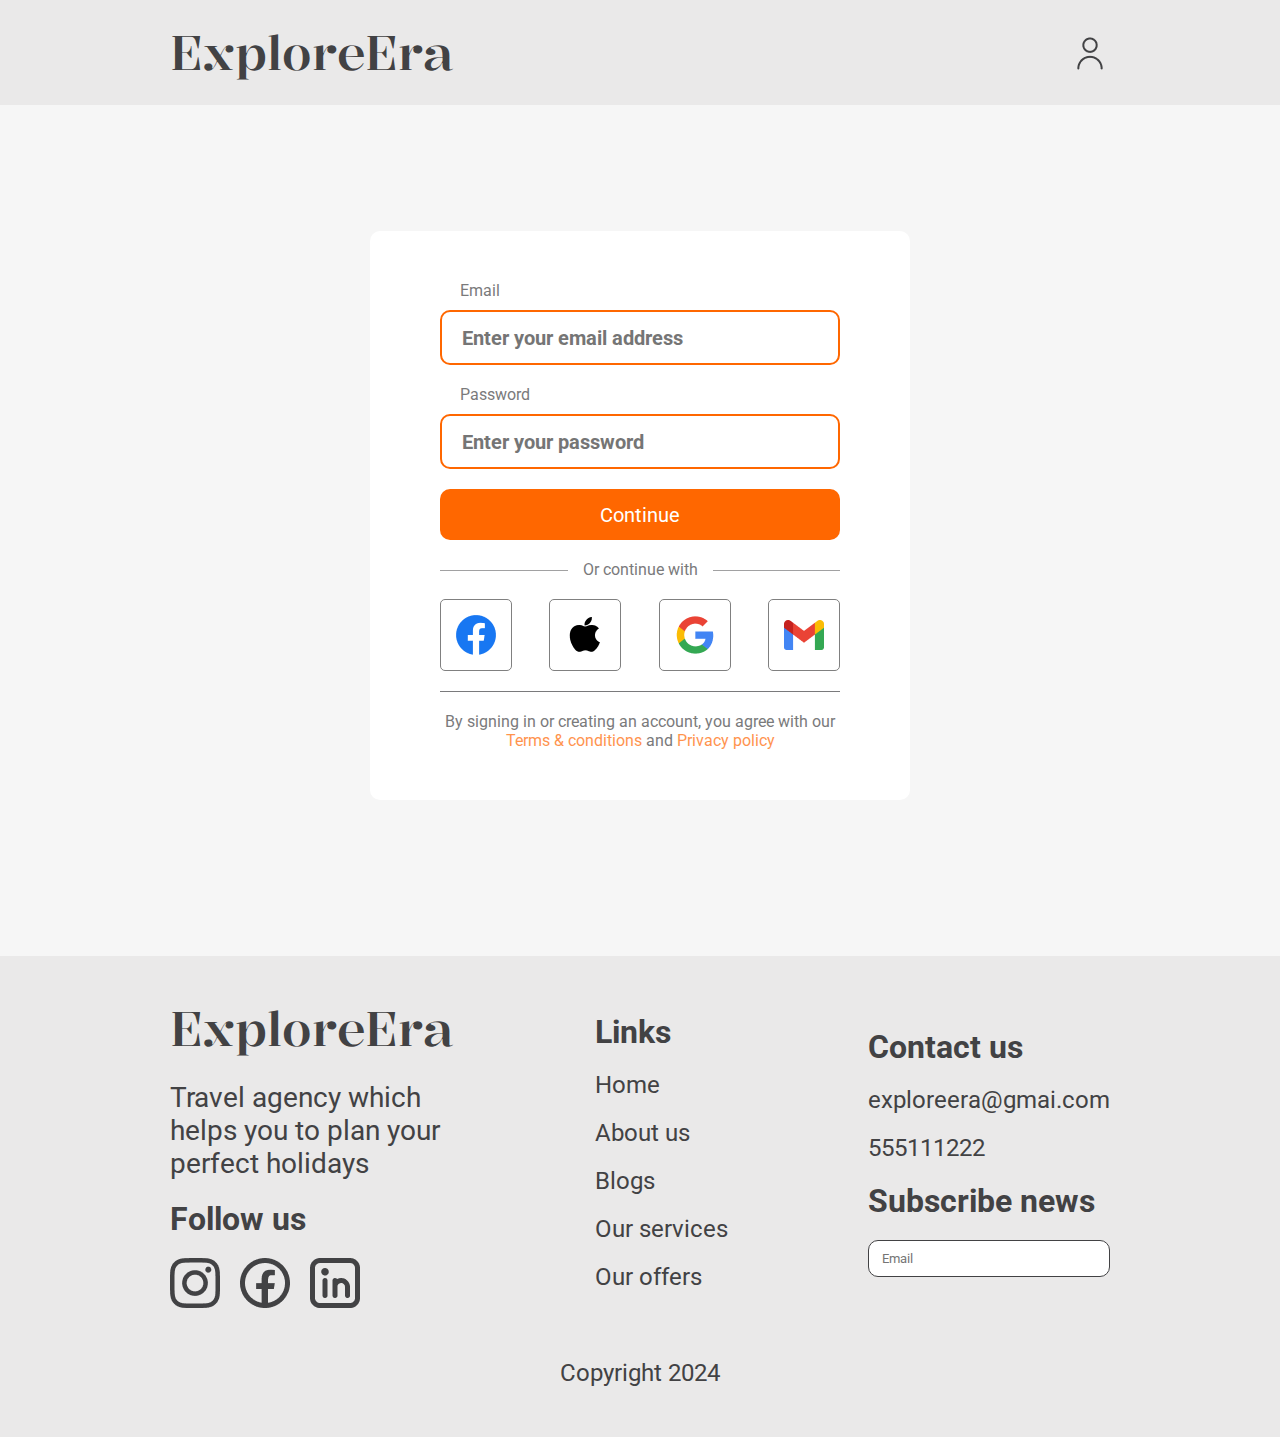
==== sign_in/sign_in.html @ 117aa2fb "home Page done" ====
<!DOCTYPE html>
<html lang="en">

<head>
    <meta charset="UTF-8">
    <meta name="viewport" content="width=device-width, initial-scale=1.0">
    <link rel="stylesheet" href="sign_in.css">
    <title>Sign in</title>
</head>

<body>
    <header>
        <nav>
            <div class="logo">
                <a id="logo-text" href="../Home/index.html">ExploreEra</a>
            </div>
            <menu>
                <div class="user user-default" id="user"></div>
                <div id="clickUserContainer">
                    <div class="clickUser">
                        <a href="../sign_in/sign_in.html">Sign in</a>
                        <a href="../sign_up/sign_up.html">Sign up</a>
                        <a href="#">Sign out</a>
                    </div>
                </div>
            </menu>
        </nav>
    </header>

    <section class="sign-in-Section">
        <div class="sign-in-container">
            <div class="sign-in">
                <div class="inputs">
                    <div class="email">
                        <label for="email">Email</label>
                        <input id="email" type="email" placeholder="Enter your email address">
                    </div>
    
                    <div class="password">
                        <label for="password">Password</label>
                        <input id="password" type="password" placeholder="Enter your password">
                    </div>
    
                    <button>Continue</button>
                </div>
                <div class="alternative">
                    <p>Or continue with</p>
    
                    <div class="icons">
                        <span><img src="../data/images/social-icons/facebook.png" alt="facebook-Icon"></span>
                        <span><img src="../data/images/social-icons/apple.png" alt="apple-icon"></span>
                        <span><img src="../data/images/social-icons/google.png" alt="google-icon"></span>
                        <span><img src="../data/images/social-icons/gmail.png" alt="gmai-icon"></span>
                    </div>
                </div>
                <div class="terms">
                    <span class="line"></span>
                    <p>By signing in or creating an account, you agree with our <span id="terms">Terms & conditions <strong>and</strong>
                        Privacy policy</span></p>
                </div>

                <div class="popUp">
                    <div>
                        <h1>Terms and conditions</h1>
                        <p>Before you use our website or services, please carefully read the following Terms and Conditions. By accessing or using our platform, you agree to comply with and be bound by these terms. If you do not agree with any part of these terms, please do not use our services. Your privacy is important to us. Please review our Privacy Policy to understand how we collect, use, and disclose information about you. By using our services, you consent to our privacy practices.</p>
                    </div>
                    <div>
                        <h1>Privacy policy</h1>
                        <p>We may collect personal information, such as your name, email address, and other details, when you register an account, make a purchase, or interact with our services. We also automatically collect certain information, such as IP addresses, browser type, and usage patterns, through cookies and similar technologies. Our website may contain links to third-party websites or services.</p>
                    </div>
                    <button id="agree">I agree</button>
                </div>
            </div>
        </div>
    </section>

    <footer>
        <div class="footer-container">
            <div class="footer-links">
                <div class="first-section">
                    <h1>ExploreEra</h1>
                    <p>Travel agency which helps you to plan your perfect holidays</p>
                    <h3>Follow us</h3>
                    <div class="social-links">
                        <img src="../data/images/social-icons/Vector.png" alt="instagram">
                        <img src="../data/images/social-icons/Vector(1).png" alt="Facebook">
                        <img src="../data/images/social-icons/Vector(2).png" alt="Linkdin">
                    </div>
                </div>
                <div class="second-section">
                    <h5>Links</h5>
                    <p>Home</p>
                    <p>About us</p>
                    <p>Blogs</p>
                    <p>Our services</p>
                    <p>Our offers</p>
                </div>
                <div class="third-section">
                    <div class="contact">
                        <h2>Contact us</h2>
                        <p>exploreera@gmai.com</p>
                        <p>555111222</p>
                    </div>
                    <div class="sub-news">
                        <h2>Subscribe news</h2>
                        <input type="text" placeholder="Email">
                    </div>
                </div>
            </div>
            <div class="copyright">
                <p>Copyright 2024</p>
            </div>
        </div>
    </footer>

    <script src="./sign_in.js"></script>
</body>

</html>
---- sign_in/sign_in.css ----
@import url('https://fonts.googleapis.com/css2?family=Kalnia:wght@500&display=swap');
@import url('https://fonts.googleapis.com/css2?family=Kalnia:wght@500&family=Roboto:ital,wght@0,100;0,300;0,400;0,500;0,700;0,900;1,100;1,300;1,400;1,500;1,700;1,900&display=swap');

:root {
    --button-color: #FF6700;
    --text-title-color: #424244;
    --text-color: #252525;
    --bg-color: #EAE9E9;
    --button-hover: #C85100;
    --book-background: #E0E0E0;
    --main-bg-color: #F6F6F6;
}

* {
    margin: 0;
    padding: 0;
    box-sizing: border-box;
    font-family: "Roboto", sans-serif;
}

a {
    text-decoration: none;
    color: white;
}

body {
    background-color: var(--main-bg-color);
}


/* ------------- Header ----------- */

header {
    position: fixed;
    top: 0;
    left: 0;
    right: 0;
    height: 105px;
    background-color: var(--bg-color);
    color: white;
    padding: 20px 170px;
    display: flex;
    gap: 10px;
    z-index: 99;
}


nav {
    width: 100%;
    max-width: 1580px;
    margin: 0 auto;
    height: auto;
    display: flex;
    justify-content: space-between;
    align-items: center;
}

.logo a {
    text-decoration: none;
    font-family: "Kalnia", serif;
    font-weight: 500;
    font-size: 48px;
    line-height: 64.56px;
    color: var(--text-title-color);
}

/* ------------ Header Menu -------- */

menu {
    width: 831px;
    height: 40px;
    display: flex;
    justify-content: end;
    align-items: center;
    gap: 40px;
    transition: background-color 0.3s ease;
}

menu .user {
    width: 40px;
    height: 40px;
    background-image: url(../data/images/user-icon/User.png);
    cursor: pointer;
}

#clickUserContainer {
    position: absolute;
    top: 120px;
    width: 200px;
    border-radius: 10px;
    background-color: white;
    display: none;
}

.clickUser {
    display: flex;
    flex-direction: column;
    padding: 10px 15px;
}

#clickUserContainer .clickUser a {
    font-size: 24px;
    color: var(--text-title-color);
    padding: 5px 0px;
    border-bottom: 1px solid var(--button-color);
}

#clickUserContainer .clickUser a:hover {
    color: var(--button-hover);
}

/* --------------- Sign in section ------------------ */

.sign-in-Section {
    width: 100%;
    padding: 0 170px;
    display: flex;
    justify-content: center;
    margin-top: 231px;
    margin-bottom: 156px;
}

.sign-in-container {
    width: 100%;
    max-width: 1580px;
    display: flex;
    justify-content: center;
    align-self: center;
}

.sign-in {
    background-color: white;
    border-radius: 10px;
    width: 540px;
    padding: 50px 70px;
    display: flex;
    flex-direction: column;
}

.inputs {
    display: flex;
    flex-direction: column;
    gap: 20px;
}

.inputs .email,
.inputs .password {
    display: flex;
    flex-direction: column;
    gap: 10px;
}

.inputs label {
    font-size: 16px;
    color: var(--text-title-color);
    padding: 0 20px;
    opacity: 70%;
}

.inputs .email input,
.inputs .password input {
    padding: 13.5px 20px;
    border-radius: 10px;
    border: 2px solid var(--button-color);
    font-size: 20px;
    color: var(--text-title-color);
    font-weight: bold;
    outline: none;
}

.inputs button {
    background-color: var(--button-color);
    border: none;
    border-radius: 10px;
    padding: 13.5px 160px;
    font-size: 20px;
    color: white;
}

.inputs button:hover {
    cursor: pointer;
    background-color: var(--button-hover);
}

.alternative {
    margin-top: 20px;
    width: 100%;
}

.alternative p {
    font-size: 16px;
    color: var(--text-title-color);
    opacity: 70%;
    text-align: center;
    display: flex;
    position: relative;
}

.alternative p::before,
.alternative p::after {
    content: "";
    flex: 1;
    height: 1px;
    background-color: var(--text-title-color);
    opacity: 70%;
}

.alternative p::after {
    margin: 10px 0 0 15px;
}

.alternative p::before {
    margin: 10px 15px 0 0;
}

.alternative .icons {
    width: 100%;
    display: flex;
    justify-content: space-between;
    margin-top: 20px;
    margin-bottom: 20px;
} 

.alternative .icons span {
    display: flex;
    justify-content: center;
    align-items: center;
    border: 1px solid gray;
    border-radius: 5px;
    cursor: pointer;
}

.alternative .icons span img{
    padding: 15px;
}

.terms {
    width: 100%;
    display: flex;
    flex-direction: column;
    justify-content: center;
    align-items: center;
}

.terms .line {
    width: 100%;
    border-bottom: 1px solid var(--text-title-color);
    opacity: 70%;
}

.terms p {
    margin-top: 20px;
    text-align: center;
    font-size: 16px;
    color: var(--text-title-color);
    opacity: 70%;
}

.terms p span {
    color: var(--button-color);
    cursor: pointer;
}

.terms p span strong {
    color: var(--text-title-color);
    font-weight: 400;
}

/* -------- Terms and policy pop Up */
.popUp {
    position: absolute;
    top: 50%;
    left: 50%;
    transform: translate(-50%, -50%); 
    padding: 60px;
    display: flex;
    flex-direction: column;
    gap: 60px;
    background-color: white;
    border-radius: 15px;
    display: none;
}

.popUp h1 {
    text-align: center;
    font-size: 32px;
    color: var(--text-title-color);
    margin-bottom: 20px;
}

.popUp p {
    font-size: 18px;
    color: var(--text-title-color);
}

.popUp button {
    margin: 0 auto;
    width: 400px;
    padding: 14px 0;
    background-color: var(--button-color);
    color: white;
    border: none;
    border-radius: 10px;
    font-size: 20px;
    cursor: pointer;
}

.popUp button:hover {
    background-color: var(--button-hover);
}

/* --------------- Footer Section ----------- */

footer {
    width: 100%;
    padding: 40px 170px 10px;
    display: flex;
    justify-content: center;
    align-items: center;
    background-color: var(--bg-color);
}

.footer-container {
    width: 100%;
    max-width: 1580px;
    display: flex;
    flex-direction: column;
    gap: 10px;
}

.footer-links {
    width: 100%;
    display: flex;
    justify-content: space-between;
    align-items: center;
}

.first-section {
    display: flex;
    flex-direction: column;
    gap: 20px;
    width: min-content;
}

.first-section h1 {
    font-family: "Kalnia", serif;
    font-weight: 500;
    font-size: 48px;
    line-height: 64.56px;
    color: var(--text-title-color);
}

.first-section p {
    font-size: 28px;
    color: var(--text-title-color);
}

.first-section h3 {
    font-size: 32px;
    color: var(--text-title-color);
}

.social-links {
    display: flex;
    gap: 20px;
}

.second-section {
    display: flex;
    flex-direction: column;
    gap: 20px;
}

.second-section h5 {
    font-size: 32px;
    color: var(--text-title-color);
}

.second-section p {
    font-size: 24px;
    color: var(--text-title-color);
}

.third-section {
    display: flex;
    flex-direction: column;
    gap: 20px;
}

.third-section .contact,
.third-section .sub-news {
    display: flex;
    flex-direction: column;
    gap: 20px;
}

.third-section .contact h2 {
    font-size: 32px;
    color: var(--text-title-color);
}

.third-section .contact p {
    font-size: 24px;
    color: var(--text-title-color);
}

.third-section .sub-news h2 {
    font-size: 32px;
    color: var(--text-title-color);
}

.third-section .sub-news input {
    padding: 10px 13px;
    border-radius: 10px;
    border: 1px solid var(--text-title-color);
}

.copyright {
    width: 100%;
    display: flex;
    justify-content: center;
    align-items: center;
    margin: 40px 0;
}

.copyright p {
    font-size: 24px;
    color: var(--text-title-color);
}
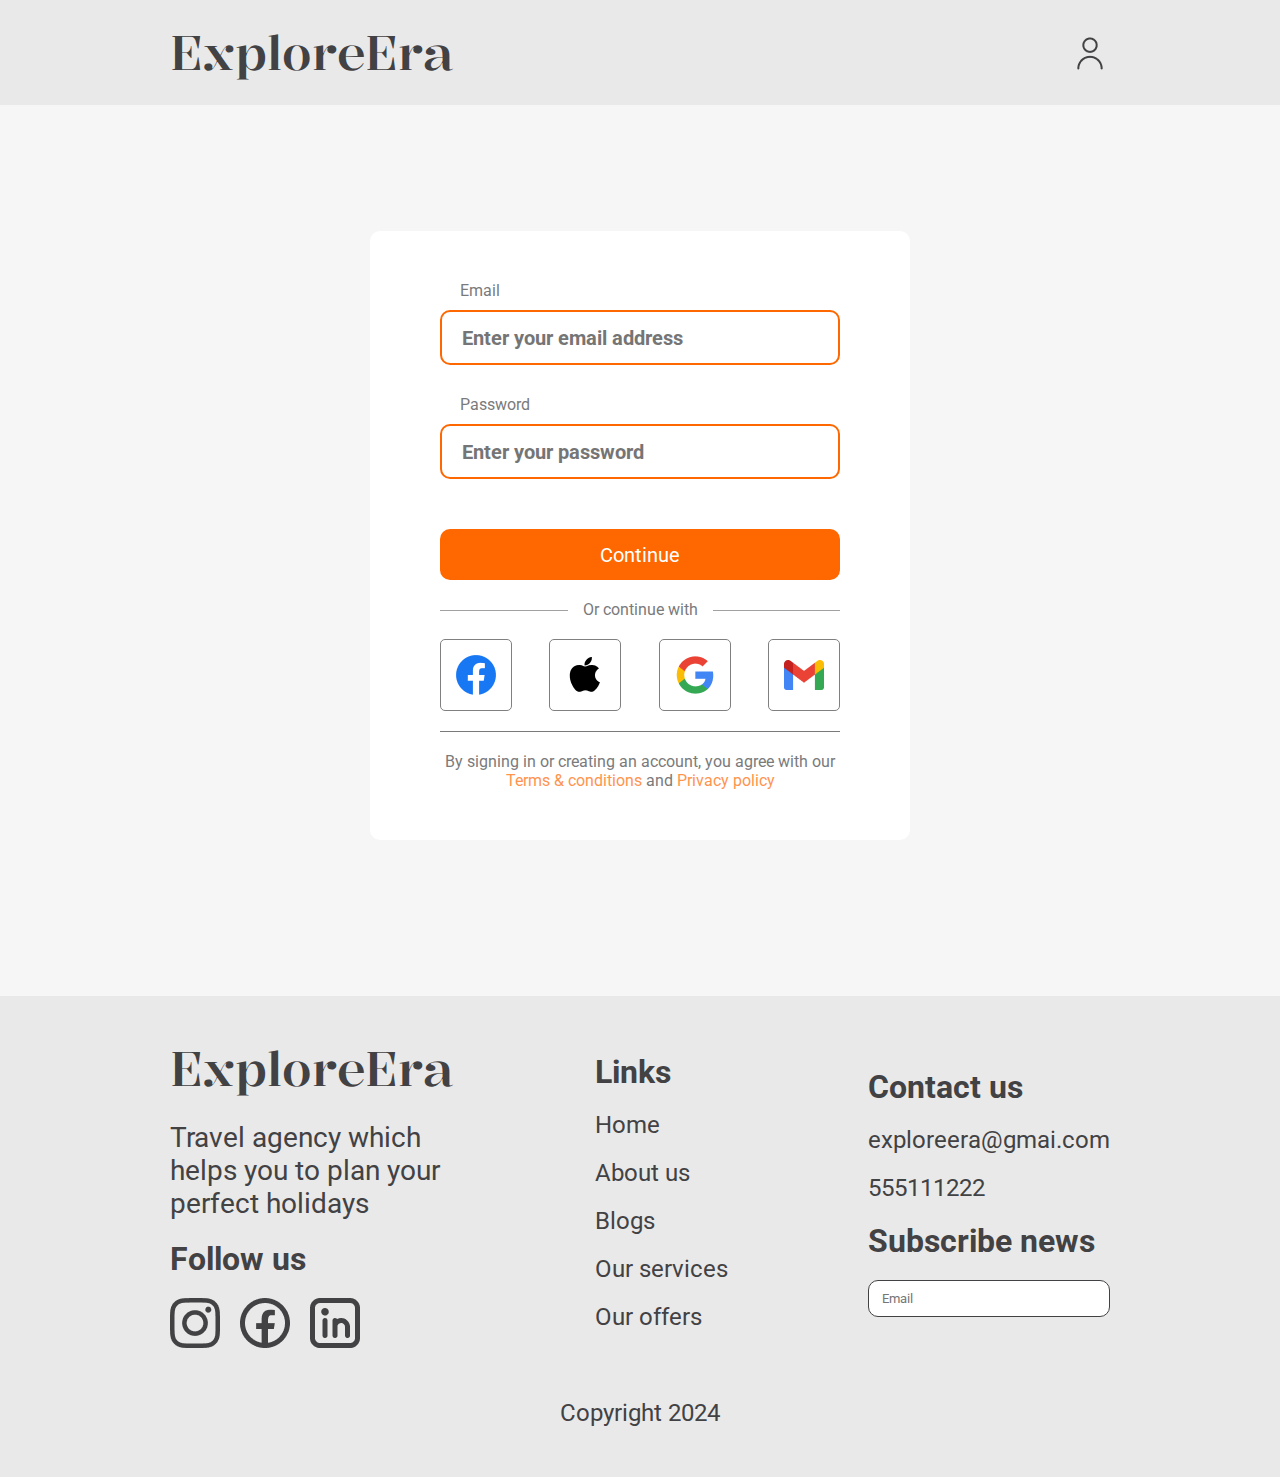
==== commit bf3c18a3: "Done" ====
--- a/sign_in/sign_in.html
+++ b/sign_in/sign_in.html
@@ -34,14 +34,16 @@
                     <div class="email">
                         <label for="email">Email</label>
                         <input id="email" type="email" placeholder="Enter your email address">
+                        <span id="errorEmail"></span>
                     </div>
     
                     <div class="password">
                         <label for="password">Password</label>
                         <input id="password" type="password" placeholder="Enter your password">
+                        <span id="errorPass"></span>
                     </div>
-    
-                    <button>Continue</button>
+                    <span id="success"></span>
+                    <button id="signInBtn">Continue</button>
                 </div>
                 <div class="alternative">
                     <p>Or continue with</p>
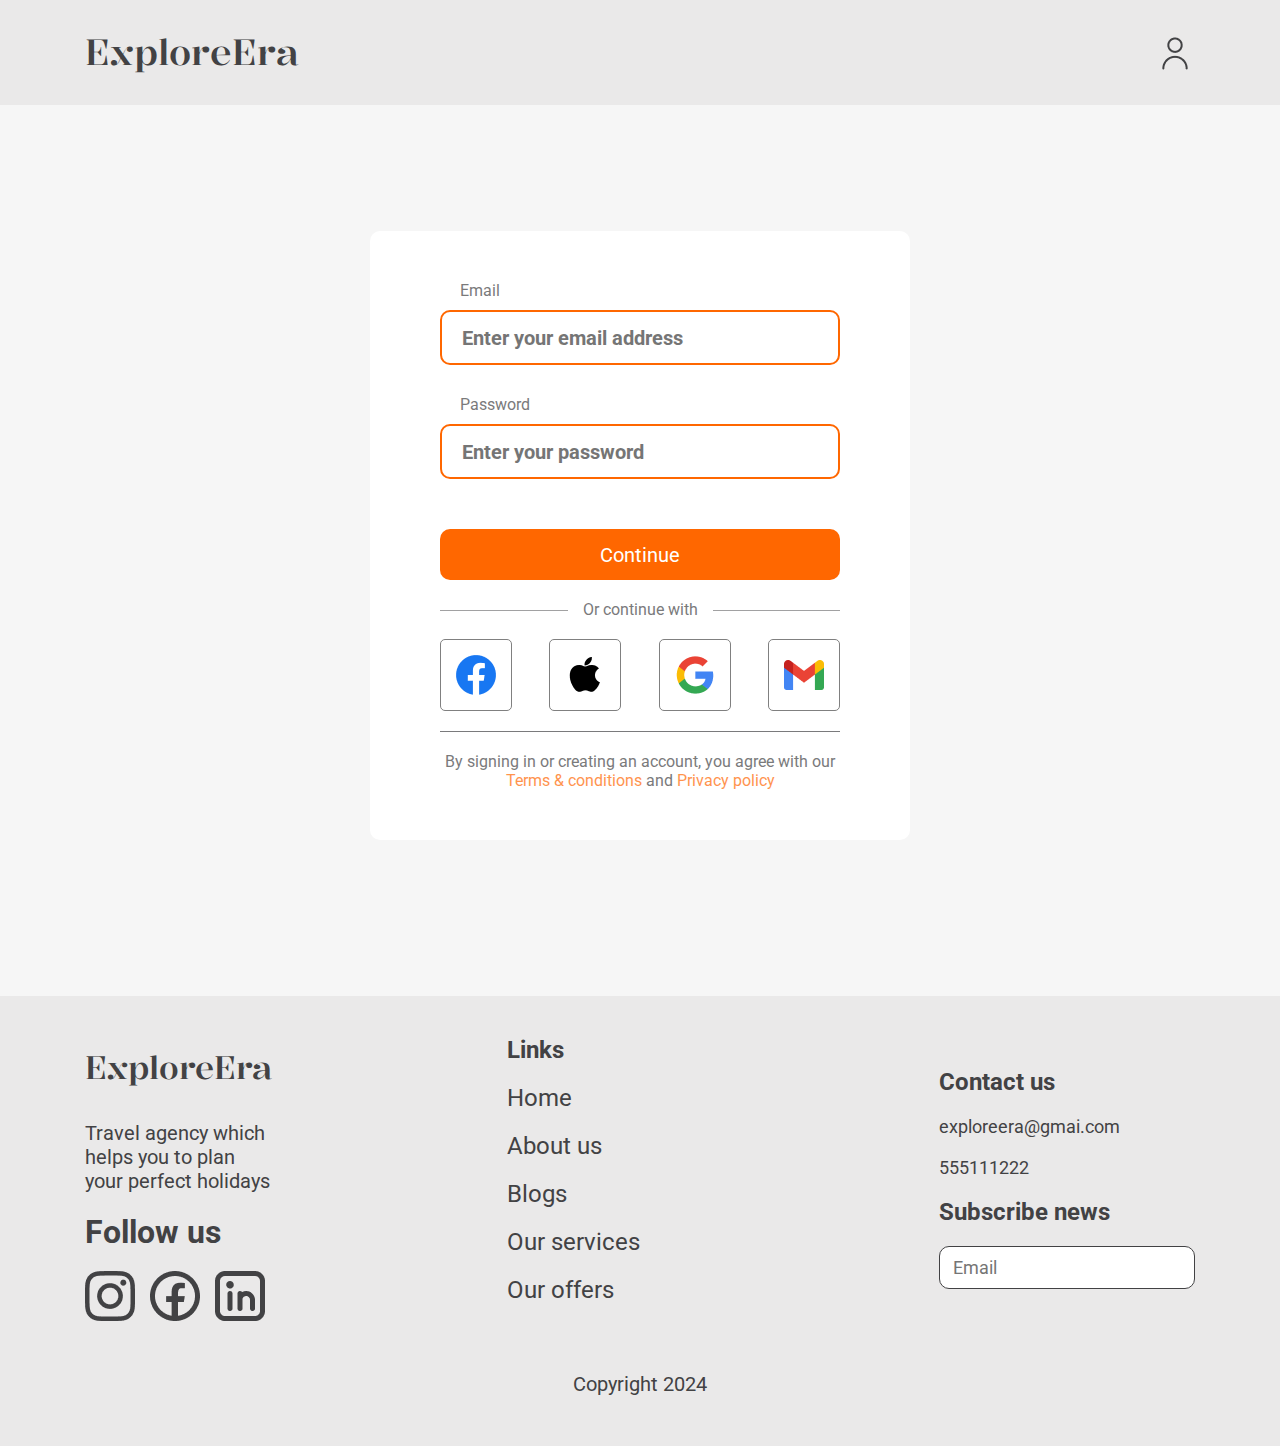
==== commit 4f655004: "Project Done" ====
--- a/sign_in/sign_in.html
+++ b/sign_in/sign_in.html
@@ -14,6 +14,24 @@
             <div class="logo">
                 <a id="logo-text" href="../Home/index.html">ExploreEra</a>
             </div>
+            <span class="burger">
+            
+            </span>
+
+            <div class="burger-output-container">
+                <span class="close"></span>
+                <div class="burger-output">
+                    <a href="../sign_in/sign_in.html">Sign in</a>
+                    <a href="../sign_up/sign_up.html">Sign up</a>
+                    <span class="burger-line"></span>
+                    <a href="../Home/index.html">Home</a>
+                    <a href="#">About us</a>
+                    <a href="#">Blogs</a>
+                    <a href="../services/flights/flights.html">Our services</a>
+                    <a href="#">Our offers</a>
+                </div>
+            </div>
+
             <menu>
                 <div class="user user-default" id="user"></div>
                 <div id="clickUserContainer">
@@ -79,23 +97,25 @@
     <footer>
         <div class="footer-container">
             <div class="footer-links">
-                <div class="first-section">
-                    <h1>ExploreEra</h1>
-                    <p>Travel agency which helps you to plan your perfect holidays</p>
-                    <h3>Follow us</h3>
-                    <div class="social-links">
-                        <img src="../data/images/social-icons/Vector.png" alt="instagram">
-                        <img src="../data/images/social-icons/Vector(1).png" alt="Facebook">
-                        <img src="../data/images/social-icons/Vector(2).png" alt="Linkdin">
+                <div class="footer-responsive">
+                    <div class="first-section">
+                        <h1>ExploreEra</h1>
+                        <p>Travel agency which helps you to plan your perfect holidays</p>
+                        <h3>Follow us</h3>
+                        <div class="social-links">
+                            <img src="../data/images/social-icons/Vector.png" alt="instagram">
+                            <img src="../data/images/social-icons/Vector(1).png" alt="Facebook">
+                            <img src="../data/images/social-icons/Vector(2).png" alt="Linkdin">
+                        </div>
                     </div>
-                </div>
-                <div class="second-section">
-                    <h5>Links</h5>
-                    <p>Home</p>
-                    <p>About us</p>
-                    <p>Blogs</p>
-                    <p>Our services</p>
-                    <p>Our offers</p>
+                    <div class="second-section">
+                        <h5>Links</h5>
+                        <p>Home</p>
+                        <p>About us</p>
+                        <p>Blogs</p>
+                        <p>Our services</p>
+                        <p>Our offers</p>
+                    </div>
                 </div>
                 <div class="third-section">
                     <div class="contact">
--- a/sign_in/sign_in.css
+++ b/sign_in/sign_in.css
@@ -83,6 +83,14 @@
     cursor: pointer;
 }
 
+.burger {
+    display: none;
+}
+
+.burger-output-container {
+    display: none;
+}
+
 #clickUserContainer {
     position: absolute;
     top: 120px;
@@ -269,7 +277,7 @@
 /* -------- Terms and policy pop Up */
 .popUp {
     position: absolute;
-    top: 50%;
+    top: 70%;
     left: 50%;
     transform: translate(-50%, -50%); 
     padding: 60px;
@@ -335,6 +343,12 @@
     align-items: center;
 }
 
+.footer-responsive {
+    width: 50%;
+    display: flex;
+    justify-content: space-between;
+}
+
 .first-section {
     display: flex;
     flex-direction: column;
@@ -426,4 +440,402 @@
 .copyright p {
     font-size: 24px;
     color: var(--text-title-color);
+}
+
+
+/* -------------------------------------------- Responsive ----------------------------------- */
+
+/* Responsive Styles for Various Sections */
+
+@media screen and (max-width: 1580px) {
+    header {
+        padding: 20px 85px;
+    }
+
+    .logo a {
+        font-size: 36px;
+    }
+
+    menu {
+        width: auto;
+    }
+
+    menu a {
+        font-size: 20px;
+    }
+
+
+
+    /* Footer Section */
+    footer {
+        padding: 40px 85px 10px 85px;
+    }
+
+    .first-section h1 {
+        font-size: 32px;
+    }
+
+    .first-section p {
+        font-size: 20px;
+    }
+
+    .social-links {
+        gap: 15px;
+    }
+
+    .second-section h5 {
+        font-size: 24px;
+    }
+
+    .third-section .contact h2,
+    .third-section .sub-news h2 {
+        font-size: 24px;
+    }
+
+    .third-section .contact p,
+    .third-section .sub-news input {
+        font-size: 18px;
+    }
+
+    .copyright p {
+        font-size: 20px;
+    }
+}
+
+
+@media screen and (min-width: 768px) and (max-width: 1023px) {
+
+    /* Header */
+    .burger {
+        position: relative;
+        width: 30px;
+        height: 20px;
+        display: block;
+        background-image: url(../data/images/icons/burger.png);
+    }
+
+    .burger-output-container {
+        position: absolute;
+        right: 40px;
+        top: 40px;
+        background-color: white;
+        border-radius: 12px;
+    }
+
+    .burger-output {
+        width: 100%;
+        display: flex;
+        flex-direction: column;
+        gap: 10px;
+        padding: 20px 45px;
+        color: black;
+        font-size: 20px;
+    }
+
+    .burger-output-container .close {
+        position: absolute;
+        background-image: url(../data/images/icons/close.png);
+        background-size: cover;
+        width: 15px;
+        height: 15px;
+        right: 15px;
+        top: 15px;
+        cursor: pointer;
+    }
+
+    .burger-output .burger-line {
+        width: 100%;
+        border-bottom: 1px solid black;
+        padding: 5px 0;
+    }
+
+    .burger-output a {
+        color: black;
+    }
+
+    /* Header */
+
+    header {
+        padding: 10px 40px;
+    }
+
+    .logo a {
+        font-size: 28px;
+    }
+
+    menu {
+        display: none;
+    }
+
+    menu a {
+        font-size: 20px;
+    }
+
+
+    /* Footer Section */
+    footer {
+        padding: 40px 40px 10px 40px;
+    }
+
+    .footer-links {
+        width: 100%;
+        display: flex;
+        flex-direction: column;
+        gap: 30px;
+    }
+
+    .footer-responsive {
+        width: 100%;
+        display: flex;
+        justify-content: flex-start;
+    }
+
+    .first-section {
+        width: 50%;
+    }
+
+    .third-section {
+        width: 100%;
+        justify-content: flex-start;
+        flex-direction: row;
+    }
+
+    .contact {
+        width: 48%;
+    }
+
+    .first-section h1,
+    .first-section h3 {
+        font-size: 28px;
+        font-weight: 400;
+    }
+
+    .first-section p {
+        font-size: 20px;
+    }
+
+    .social-links {
+        gap: 15px;
+    }
+
+    .second-section h5 {
+        font-size: 28px;
+    }
+
+    .third-section .contact h2,
+    .third-section .sub-news h2,
+    .second-section h5 {
+        font-weight: 400;
+        font-size: 28px;
+    }
+
+    .second-section p {
+        font-size: 20px;
+    }
+
+    .third-section .contact p,
+    .third-section .sub-news input {
+        font-size: 20px;
+    }
+
+    .copyright p {
+        font-size: 24px;
+    }
+
+}
+
+@media screen and (max-width: 768px) {
+
+    /* Header */
+    .burger {
+        position: relative;
+        width: 30px;
+        height: 20px;
+        display: block;
+        background-image: url(../data/images/icons/burger.png);
+    }
+
+    .burger-output-container {
+        position: absolute;
+        right: 40px;
+        top: 40px;
+        background-color: white;
+        border-radius: 12px;
+    }
+
+    .burger-output {
+        width: 100%;
+        display: flex;
+        flex-direction: column;
+        gap: 10px;
+        padding: 20px 45px;
+        color: black;
+        font-size: 20px;
+    }
+
+    .burger-output-container .close {
+        position: absolute;
+        background-image: url(../data/images/icons/close.png);
+        background-size: cover;
+        width: 15px;
+        height: 15px;
+        right: 15px;
+        top: 15px;
+        cursor: pointer;
+    }
+
+    .burger-output .burger-line {
+        width: 100%;
+        border-bottom: 1px solid black;
+        padding: 5px 0;
+    }
+
+    .burger-output a {
+        color: black;
+    }
+
+    header {
+        padding: 8px 45px;
+    }
+
+    .logo a {
+        font-size: 28px;
+    }
+
+    menu {
+        display: none;
+    }
+
+    menu a {
+        font-size: 18px;
+    }
+
+    /* Sign in form */
+
+    .sign-in-Section {
+        padding: 0 45px;
+    }
+
+    .sign-in {
+        width: 100%;
+        padding: 24px 30px;
+    }
+    
+    .inputs label {
+        font-size: 14px;
+    }
+    
+    .inputs .email input,
+    .inputs .password input {
+        padding: 15px 20px;
+        font-size: 16px;
+    }
+    
+    .inputs button {
+        text-align: center;
+        padding: 15px 0;
+        font-size: 16px;
+    }
+    
+    
+    .alternative p {
+        font-size: 14px;
+    }
+    
+    
+    .alternative .icons span img{
+        padding: 10px;
+    }
+    
+    .terms p {
+        font-size: 14px;
+    }
+
+    /* Pop up */
+
+    .popUp {
+        top: 60%;
+        width: 100%;
+        padding: 0px 45px;
+        gap: 40px;
+    }
+    
+    .popUp h1 {
+        font-size: 20px;
+    }
+    
+    .popUp p {
+        font-size: 16px;
+    }
+    
+    .popUp button {
+        width: 100%;
+        padding: 14px 0;
+    }
+
+
+    /* Footer Section */
+    footer {
+        padding: 40px 45px 10px 45px;
+    }
+
+    .footer-links {
+        width: 100%;
+        display: flex;
+        flex-direction: column;
+        gap: 30px;
+    }
+
+    .footer-responsive {
+        width: 100%;
+        display: flex;
+        flex-direction: column;
+        gap: 20px;
+    }
+
+    .first-section {
+        width: 100%;
+    }
+
+    .first-section h1,
+    .first-section h3 {
+        font-size: 28px;
+        font-weight: 400;
+    }
+
+    .first-section p {
+        font-size: 20px;
+    }
+
+    .social-links {
+        gap: 15px;
+    }
+
+    .second-section h5 {
+        font-size: 28px;
+    }
+
+    .third-section {
+        width: 100%;
+    }
+
+    .third-section .contact h2,
+    .third-section .sub-news h2,
+    .second-section h5 {
+        font-weight: 400;
+        font-size: 28px;
+    }
+
+    .second-section p {
+        font-size: 20px;
+    }
+
+    .third-section .contact p,
+    .third-section .sub-news input {
+        font-size: 20px;
+    }
+
+    .copyright p {
+        font-size: 24px;
+    }
 }